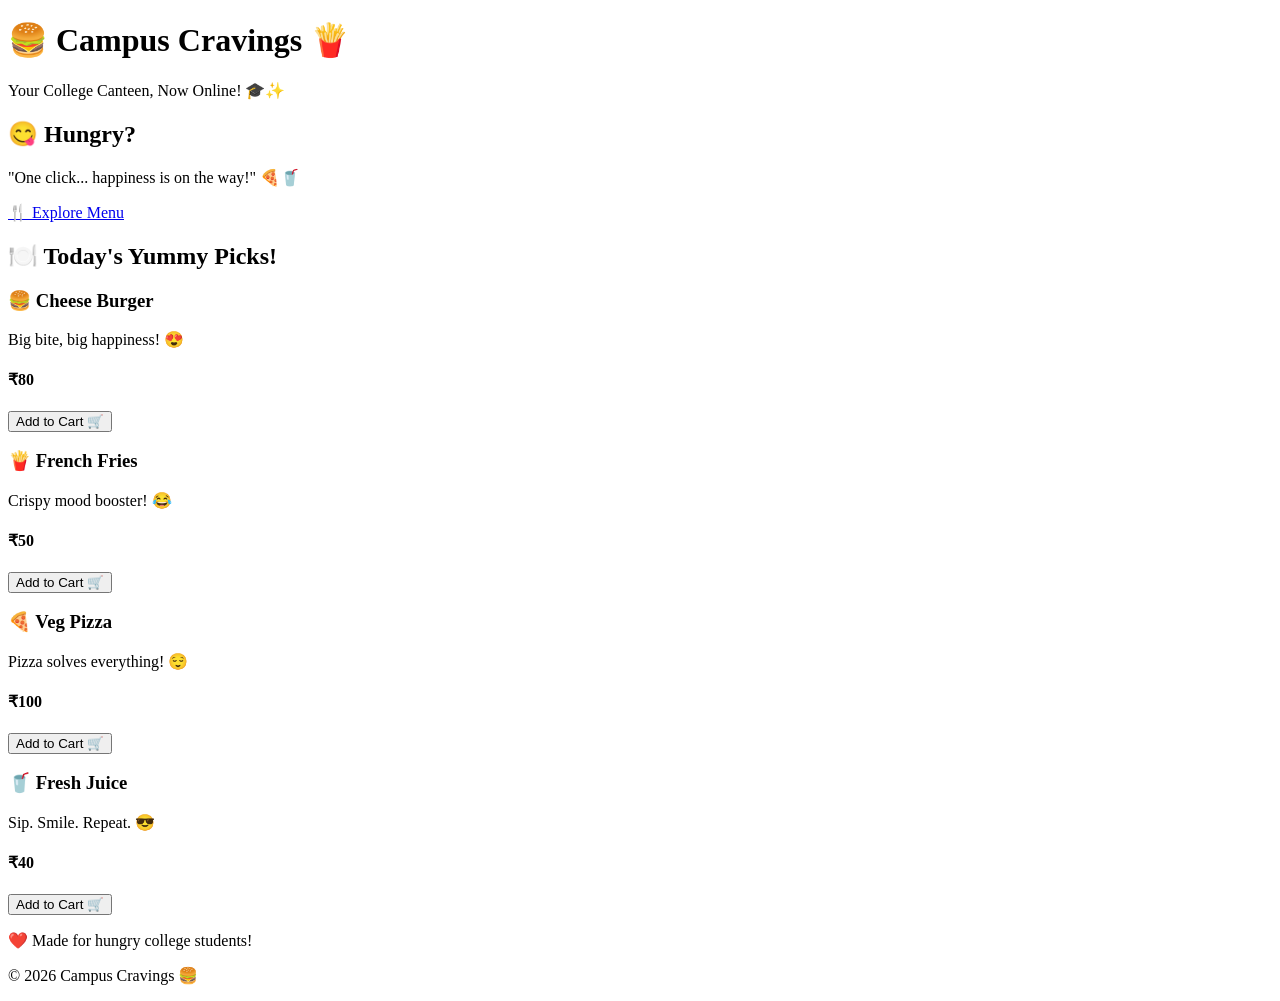
==== index.html @ 4aa0c234 "Create index.html" ====
<!DOCTYPE html>
<html lang="en">
<head>
    <meta charset="UTF-8">
    <meta name="viewport" content="width=device-width, initial-scale=1.0">

    <title>Campus Cravings 🍔</title>

    <link rel="stylesheet" href="style.css">
</head>

<body>

    <header>
        <h1>🍔 Campus Cravings 🍟</h1>
        <p>Your College Canteen, Now Online! 🎓✨</p>
    </header>

    <section class="hero">

        <h2>😋 Hungry?</h2>

        <p>
            "One click... happiness is on the way!" 🍕🥤
        </p>

        <a href="#menu" class="menu-button">
            🍴 Explore Menu
        </a>

    </section>

    <section id="menu">

        <h2>🍽️ Today's Yummy Picks!</h2>

        <div class="food-container">

            <div class="food-card">
                <h3>🍔 Cheese Burger</h3>
                <p>Big bite, big happiness! 😍</p>
                <h4>₹80</h4>
                <button>Add to Cart 🛒</button>
            </div>

            <div class="food-card">
                <h3>🍟 French Fries</h3>
                <p>Crispy mood booster! 😂</p>
                <h4>₹50</h4>
                <button>Add to Cart 🛒</button>
            </div>

            <div class="food-card">
                <h3>🍕 Veg Pizza</h3>
                <p>Pizza solves everything! 😌</p>
                <h4>₹100</h4>
                <button>Add to Cart 🛒</button>
            </div>

            <div class="food-card">
                <h3>🥤 Fresh Juice</h3>
                <p>Sip. Smile. Repeat. 😎</p>
                <h4>₹40</h4>
                <button>Add to Cart 🛒</button>
            </div>

        </div>

    </section>

    <footer>
        <p>❤️ Made for hungry college students!</p>
        <p>© 2026 Campus Cravings 🍔</p>
    </footer>

</body>
</html>
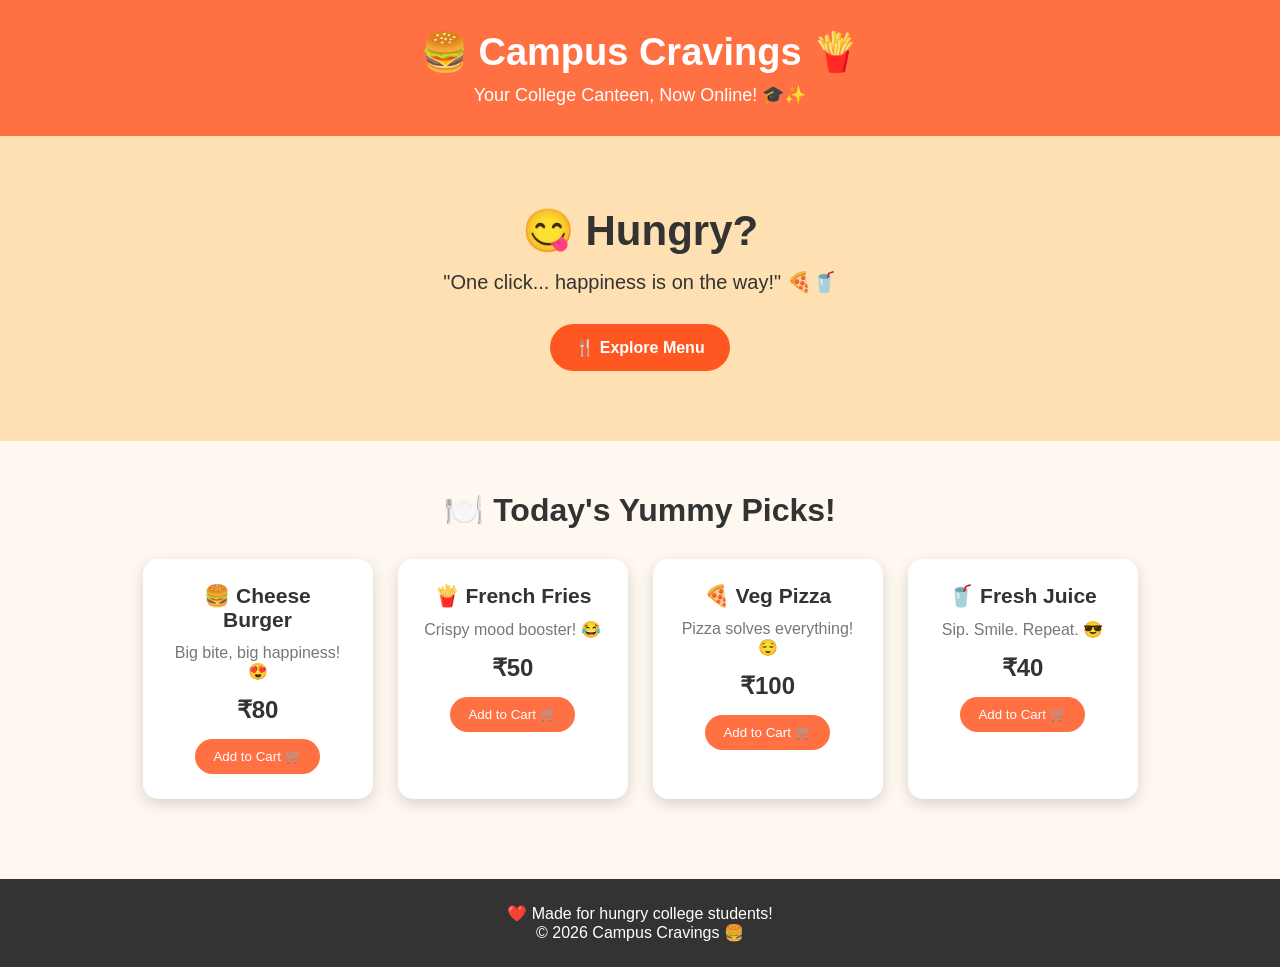
==== commit dc385ddc: "Update index.html" ====
--- a/index.html
+++ b/index.html
@@ -40,28 +40,28 @@
                 <h3>🍔 Cheese Burger</h3>
                 <p>Big bite, big happiness! 😍</p>
                 <h4>₹80</h4>
-                <button>Add to Cart 🛒</button>
+               <button onclick="addToCart('Cheese Burger', 80)">Add to Cart 🛒</button> 
             </div>
 
             <div class="food-card">
                 <h3>🍟 French Fries</h3>
                 <p>Crispy mood booster! 😂</p>
                 <h4>₹50</h4>
-                <button>Add to Cart 🛒</button>
+                <button onclick="addToCart('French Fries', 50)">Add to Cart 🛒</button>
             </div>
 
             <div class="food-card">
                 <h3>🍕 Veg Pizza</h3>
                 <p>Pizza solves everything! 😌</p>
                 <h4>₹100</h4>
-                <button>Add to Cart 🛒</button>
+                <button onclick="addToCart('Veg Pizza', 100)">Add to Cart 🛒</button>
             </div>
 
             <div class="food-card">
                 <h3>🥤 Fresh Juice</h3>
                 <p>Sip. Smile. Repeat. 😎</p>
                 <h4>₹40</h4>
-                <button>Add to Cart 🛒</button>
+                <button onclick="addToCart('Fresh Juice', 40)">Add to Cart 🛒</button>
             </div>
 
         </div>
@@ -72,6 +72,7 @@
         <p>❤️ Made for hungry college students!</p>
         <p>© 2026 Campus Cravings 🍔</p>
     </footer>
+    <script src="script.js"></script>
 
 </body>
 </html>
--- a/style.css
+++ b/style.css
@@ -0,0 +1,114 @@
+* {
+    margin: 0;
+    padding: 0;
+    box-sizing: border-box;
+    font-family: Arial, sans-serif;
+}
+
+body {
+    background: #fff8f0;
+    color: #333;
+}
+
+header {
+    text-align: center;
+    padding: 30px;
+    background: #ff7043;
+    color: white;
+}
+
+header h1 {
+    font-size: 38px;
+    margin-bottom: 10px;
+}
+
+header p {
+    font-size: 18px;
+}
+
+.hero {
+    text-align: center;
+    padding: 70px 20px;
+    background: #ffe0b2;
+}
+
+.hero h2 {
+    font-size: 42px;
+    margin-bottom: 15px;
+}
+
+.hero p {
+    font-size: 20px;
+    margin-bottom: 30px;
+}
+
+.menu-button {
+    display: inline-block;
+    padding: 14px 25px;
+    background: #ff5722;
+    color: white;
+    text-decoration: none;
+    border-radius: 25px;
+    font-weight: bold;
+}
+
+#menu {
+    padding: 50px 20px;
+    text-align: center;
+}
+
+#menu h2 {
+    font-size: 32px;
+    margin-bottom: 30px;
+}
+
+.food-container {
+    display: flex;
+    justify-content: center;
+    flex-wrap: wrap;
+    gap: 25px;
+}
+
+.food-card {
+    background: white;
+    width: 230px;
+    padding: 25px;
+    border-radius: 15px;
+    box-shadow: 0 5px 15px rgba(0,0,0,0.15);
+}
+
+.food-card h3 {
+    font-size: 21px;
+    margin-bottom: 12px;
+}
+
+.food-card p {
+    color: #777;
+    margin-bottom: 15px;
+}
+
+.food-card h4 {
+    font-size: 24px;
+    margin-bottom: 15px;
+}
+
+.food-card button {
+    border: none;
+    padding: 10px 18px;
+    background: #ff7043;
+    color: white;
+    border-radius: 20px;
+    cursor: pointer;
+}
+
+.food-card button:hover {
+    background: #e64a19;
+}
+
+footer {
+    text-align: center;
+    padding: 25px;
+    background: #333;
+    color: white;
+    margin-top: 30px;
+}
